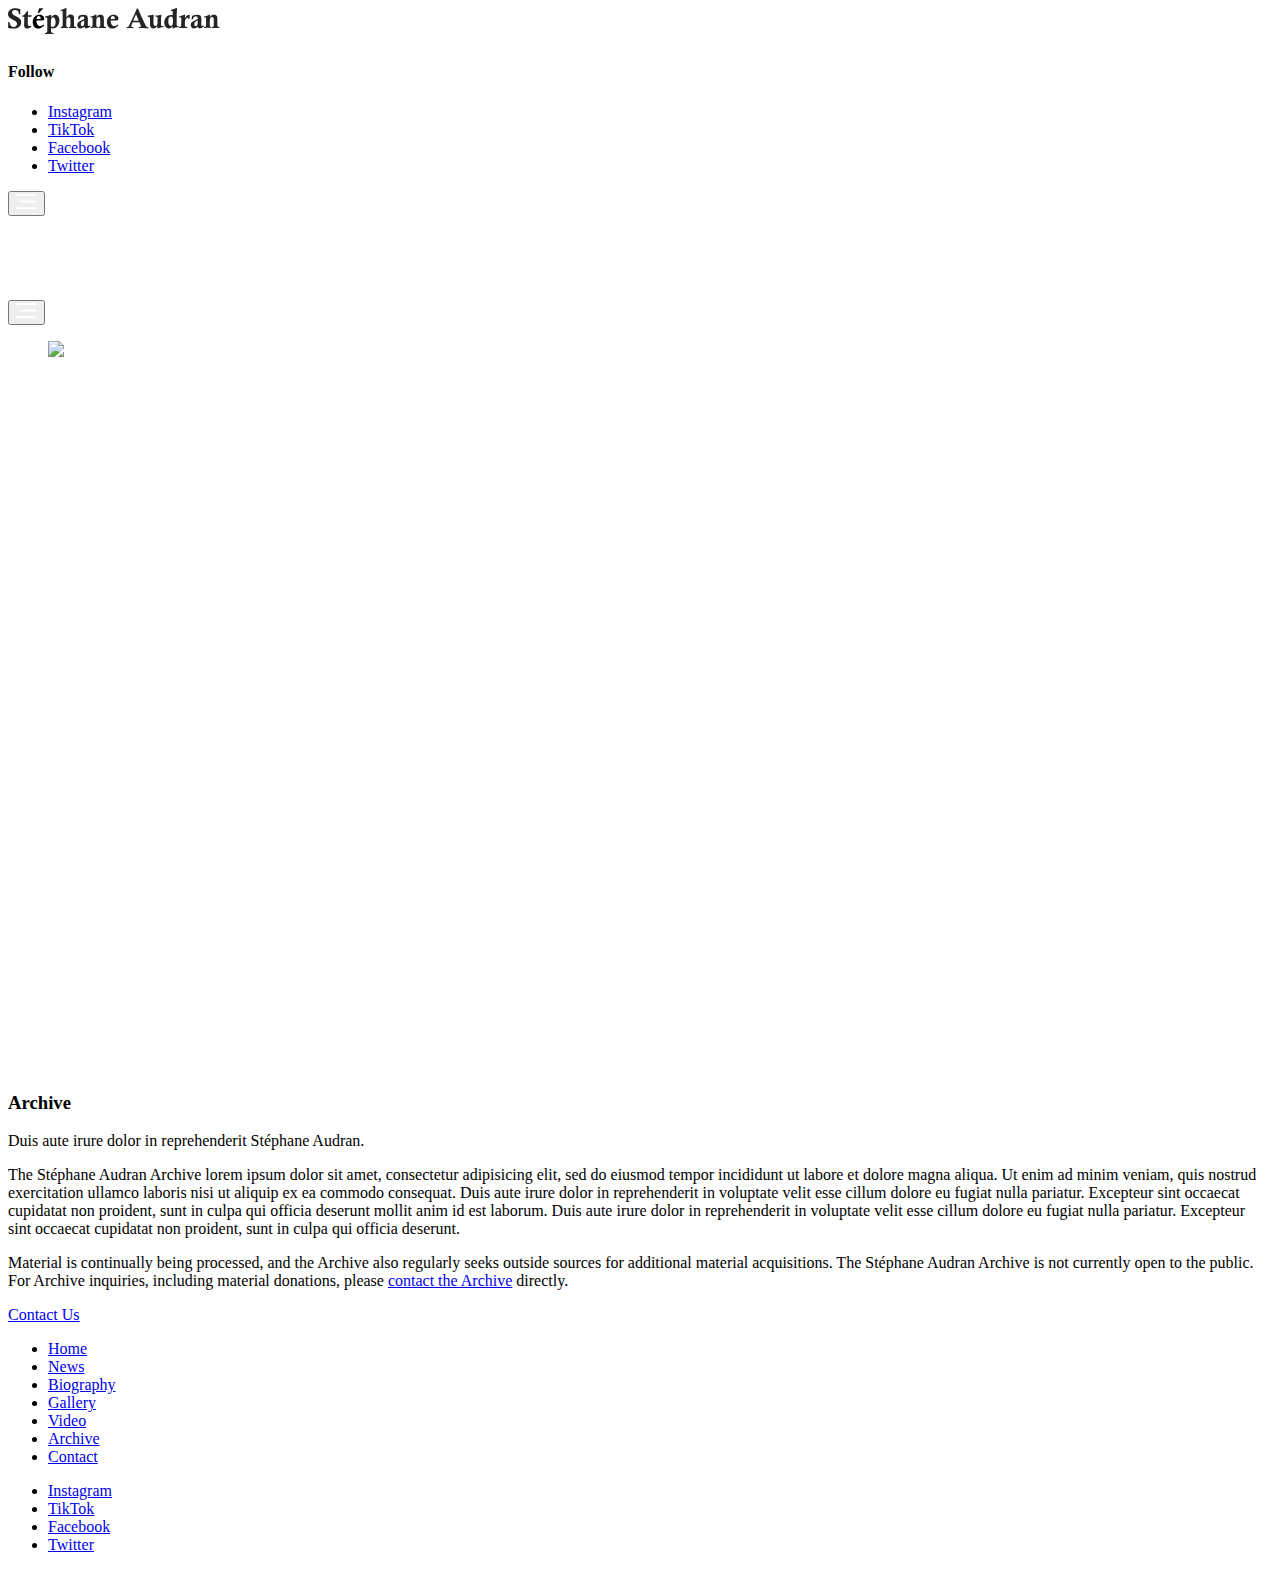
==== archive.html @ 98e1bd8b "Add files via upload" ====
<!DOCTYPE html>
<html class="html-class" id="scroll-up">
<head>
	<title>Stéphane Audran - Archive</title>
	<meta charset="utf-8">
	<meta name="viewport" content="width=device-width, initial-scale=1.0">

	<!-- საიტის აიკონი, სადაც ჩატვირთვის ადგილას შეიძლება გამოჩნდეს ლოგო ან რაიმე ნიშანი. სამი მჭირდება ანდროიდზე რომ გამოჩნდეს? -->
	<!-- <link rel="apple-touch-icon" sizes="180x180" href="img/favicon_180.png">
	<link rel="icon" sizes="32x32" type="image/png" href="img/favicon_32.png">
	<link rel="icon" sizes="16x16" type="image/png" href="img/favicon_16.png"> -->

	
	<link rel="stylesheet" type="text/css" href="css/bootstrap-reboot.css">
	<link rel="stylesheet" type="text/css" href="css/bootstrap-grid.css">
	<link rel="stylesheet" type="text/css" href="css/bootstrap.css">
	<link rel="stylesheet" type="text/css" href="css/all.css">
	<link rel="stylesheet" type="text/css" href="css/fonts.css">
	<!-- <link rel="stylesheet" type="text/css" href="css/swiper-bundle.css"> -->
	<link rel="stylesheet" type="text/css" href="css/swiper-bundle.min.css"> <!-- The latest version -->
	<!-- <link rel="stylesheet" type="text/css" href="css/baguetteBox.min.css"> -->
	<link rel="stylesheet" type="text/css" href="css/fancybox.min.css">

	<link rel="stylesheet" type="text/css" href="css/main.css">
	<link rel="stylesheet" type="text/css" href="css/biography.css">
	<link rel="stylesheet" type="text/css" href="css/style.css">

	<style>
		/**, *::before, *::after {
			-webkit-box-sizing: inherit;
			box-sizing: inherit;
		}*/
  	</style>
</head>
<body>
	<div id="__nuxt">
		<div id="__layout">
			<div class="layout layout-default main breakpoint-desktop scrolling-up not-touch">
				<header id="header">
					<div class="mini-header site-header-inner">
						<a href="index.html" class="active-link logo small">
							<div class="svg-wrapper">
								<svg xmlns="http://www.w3.org/2000/svg" width="212.24" height="30" viewBox="0 0 212.24 30">
									<title>logo-small</title>
									<g d="Layer_2">
										<g id="Layer_1-2">
											<path d="M12.3,6.3H11c-0.3-1.8-0.8-2.9-1.4-3.5S8.1,1.9,7.1,1.9c-0.9,0-1.7,0.2-2.2,0.7C4.3,3.1,4.1,3.7,4.1,4.5
												c0,0.7,0.2,1.3,0.7,1.8c0.5,0.6,1.6,1.3,3.5,2.1c1.8,0.8,3.1,1.7,3.8,2.6c0.7,0.9,1.1,2.1,1.1,3.4c0,1.6-0.6,3.1-1.9,4.3
												c-1.2,1.2-3.2,1.9-6,1.9c-1,0-1.9-0.1-2.8-0.2C1.8,20.3,1,20.1,0,19.8c0.2-1.6,0.2-3.2,0.2-4.8v-0.9h1.3c0.3,1.8,0.8,3,1.3,3.7
												C3.6,18.6,4.5,19,5.7,19c1,0,1.8-0.3,2.3-0.9C8.7,17.5,9,16.8,9,15.9c0-0.6-0.1-1.1-0.4-1.5C8.4,14,8,13.6,7.5,13.2
												c-0.5-0.4-1.4-0.8-2.6-1.4C3,10.9,1.7,10,1,9.1c-0.7-0.8-1-1.8-1-3C0,4.5,0.6,3.1,1.9,2c1.2-1.1,3-1.7,5.4-1.7
												c1.6,0,3.2,0.3,5.1,0.9c-0.1,1.4-0.1,2.4-0.1,3C12.2,4.8,12.3,5.5,12.3,6.3z" fill="#262323"/>
											<path d="M23.6,7.2l0.2,0.2c-0.3,0.5-0.6,1-0.8,1.6c-1-0.1-2-0.2-3.2-0.2l0,1.6l0,1.9l0,1.9c0,1.8,0.1,2.8,0.4,3.3
												c0.3,0.4,0.7,0.7,1.1,0.7c0.4,0,0.9-0.2,1.7-0.5l0.5,1c-1.4,0.8-2.3,1.3-2.8,1.5c-0.6,0.2-1.2,0.3-1.8,0.3c-0.9,0-1.5-0.3-2-0.8
												c-0.5-0.5-0.8-1.3-0.8-2.4l0.1-3.2l0.1-5.3l-1.1,0c-0.1,0-0.4,0-0.9,0v-1c0.9-0.3,1.7-0.8,2.4-1.5c0.7-0.7,1.5-1.8,2.2-3.1h1.2
												C20,4.6,19.9,6,19.9,7.2c0.8,0,1.3,0,1.5,0C21.7,7.2,22.4,7.2,23.6,7.2z" fill="#262323"/>
											<path d="M35.6,16.5l0.7,1c-1.4,1.2-2.8,2.1-4,2.7c-0.5,0.2-1.2,0.4-2,0.4c-1.7,0-3-0.5-3.9-1.5c-1.1-1.3-1.7-3-1.7-5.1
												c0-2.2,0.7-4,2-5.3c1.3-1.4,2.9-2,4.8-2c1.8,0,3,0.5,3.9,1.6c0.5,0.7,0.9,1.8,0.9,3.3c-0.5,0.3-0.9,0.6-1.3,1c-1,0-1.9-0.1-2.9-0.1
												c-1.3,0-2.5,0-3.6,0.1c0,0.2,0,0.4,0,0.5c0,1.3,0.3,2.4,0.9,3.4c0.6,1,1.5,1.5,2.7,1.5c0.6,0,1.1-0.1,1.7-0.3
												C34.2,17.4,34.8,17,35.6,16.5z M28.5,11.1c0.5,0,0.9,0,1.3,0c0.8,0,1.8,0,2.9-0.1c-0.1-1.2-0.2-1.9-0.6-2.3
												c-0.3-0.4-0.8-0.6-1.4-0.6c-0.6,0-1.1,0.2-1.5,0.7S28.6,10,28.5,11.1z M34.9,0.3l0.2,0.4c-1.4,1.3-2.8,2.8-4.2,4.4h-1.2l1.6-4.8
												c0.9,0,1.5,0.1,1.8,0.1C33.5,0.3,34.1,0.3,34.9,0.3z"/>
											<path d="M37.1,9.6V8.6c1.5-0.4,2.6-0.7,3.2-0.9s1.4-0.6,2.2-1L43.2,7c-0.1,0.7-0.2,1.4-0.2,2.2c1.1-1.2,1.8-1.8,2.2-2
												c0.6-0.3,1.2-0.5,1.9-0.5c1.2,0,2.2,0.5,3,1.5s1.3,2.5,1.3,4.4c0,2.3-0.7,4.1-2,5.6c-1.3,1.5-2.9,2.2-4.5,2.2c-0.3,0-0.7,0-1-0.1
												c-0.3-0.1-0.6-0.2-0.9-0.4c0,0.4,0,0.8,0,1c0,2,0.1,3.1,0.2,3.3c0.1,0.2,0.7,0.5,1.8,0.7c0.1,0,0.3,0.1,0.5,0.1v1
												C43.5,26,42.1,26,41.1,26c-1,0-2.4,0-4.1,0.2v-1c1-0.3,1.6-0.5,1.8-0.7c0.2-0.2,0.3-0.5,0.4-0.8c0.1-0.7,0.1-3,0.1-6.9
												c0-4.1,0-6.3-0.1-6.6c-0.1-0.5-0.4-0.7-0.9-0.7C38,9.5,37.6,9.5,37.1,9.6z M42.9,18.1c0.4,0.3,0.7,0.5,1.1,0.6s0.7,0.2,1,0.2
												c0.8,0,1.3-0.3,1.7-0.8c0.6-0.9,0.9-2.2,0.9-4c0-1.7-0.3-3-0.9-3.9c-0.4-0.6-1-0.9-1.6-0.9c-0.5,0-1,0.2-1.4,0.6s-0.7,1.1-0.7,2.1
												C42.9,12.5,42.9,14.5,42.9,18.1z" fill="#262323"/>
											<path d="M52.5,2.9v-1C54,1.5,55,1.3,55.7,1c0.7-0.2,1.4-0.6,2.2-1l0.7,0.4c-0.1,0.9-0.2,2-0.2,3.4
												c-0.1,2-0.1,3.6-0.1,4.6v0.8c1.2-1.2,2-1.9,2.5-2.2c0.5-0.3,1.1-0.4,1.9-0.4c1,0,1.8,0.2,2.3,0.7c0.5,0.5,0.9,1.1,1,1.8
												C66,9.8,66,11.3,66,13.9c0,2.1,0,3.4,0.1,3.9c0,0.4,0.1,0.6,0.3,0.8c0.1,0.2,0.6,0.3,1.2,0.5c0.1,0,0.3,0.1,0.5,0.1v1
												c-1.6-0.1-2.8-0.2-3.7-0.2c-1,0-2.2,0.1-3.6,0.2v-1c0.8-0.2,1.3-0.4,1.4-0.6c0.2-0.2,0.2-0.6,0.2-1.2c0-3.9,0-5.9,0-6.1
												c-0.1-0.7-0.2-1.3-0.5-1.6c-0.3-0.3-0.7-0.5-1.3-0.5c-0.5,0-1,0.2-1.4,0.5c-0.4,0.3-0.7,0.8-0.8,1.4c-0.1,0.4-0.1,1.5-0.1,3.4
												c0,2.1,0,3.2,0.1,3.5c0,0.3,0.1,0.5,0.3,0.7s0.6,0.3,1.3,0.4v1c-1.4-0.1-2.6-0.2-3.4-0.2c-0.6,0-1.9,0.1-4,0.2v-1
												c0.2,0,0.3-0.1,0.4-0.1c0.7-0.2,1.2-0.3,1.3-0.5c0.2-0.2,0.3-0.6,0.3-1.2c0.1-1.3,0.1-3.8,0.1-7.6l0-6c0-0.4-0.1-0.7-0.2-0.8
												S54,2.8,53.7,2.8C53.4,2.8,53,2.8,52.5,2.9z" fill="#262323"/>
											<path d="M71.2,11.5l-1.2-0.1c0.3-1.3,0.4-2.4,0.5-3.5c1.7-0.8,3.4-1.2,5.2-1.2c1.1,0,1.9,0.2,2.5,0.5
												c0.6,0.3,1.1,0.8,1.3,1.4c0.2,0.6,0.4,1.5,0.4,2.7L79.8,16c0,0.9,0.1,1.5,0.2,1.7s0.4,0.4,0.6,0.4c0.3,0,0.7-0.2,1.3-0.5l0.5,0.8
												c-1.2,0.9-2.2,1.5-2.8,1.7c-0.4,0.2-0.8,0.3-1.2,0.3c-0.5,0-1-0.1-1.3-0.4c-0.4-0.3-0.6-0.7-0.8-1.3c-1.1,0.8-1.9,1.2-2.3,1.4
												c-0.4,0.2-1,0.3-1.6,0.3c-0.9,0-1.7-0.3-2.3-1c-0.6-0.6-0.9-1.5-0.9-2.6c0-0.8,0.2-1.4,0.6-2.1c0.3-0.4,0.8-0.9,1.5-1.3l5-2.4
												c0-1.1-0.2-1.8-0.5-2.2S75,8.4,74.4,8.4c-0.7,0-1.2,0.2-1.7,0.6S71.7,10.3,71.2,11.5z M76.3,12.6c-1.5,0.7-2.5,1.3-2.9,1.7
												c-0.4,0.4-0.6,1-0.6,1.8c0,0.7,0.1,1.3,0.4,1.6c0.3,0.3,0.7,0.5,1.1,0.5c0.4,0,0.7-0.1,1-0.4c0.3-0.2,0.6-0.6,0.7-1
												c0.1-0.4,0.2-1.3,0.2-2.7C76.3,13.9,76.3,13.4,76.3,12.6z" fill="#262323"/>
											<path d="M82.5,9.5v-1c1.2-0.3,2.2-0.5,3-0.8s1.6-0.6,2.4-1.1l0.7,0.4c-0.1,0.7-0.2,1.5-0.3,2.3c1-1.2,1.8-1.9,2.3-2.2
												c0.5-0.3,1.1-0.4,1.8-0.4c0.7,0,1.3,0.1,1.8,0.4c0.5,0.3,0.9,0.6,1.1,1c0.2,0.4,0.4,1,0.5,1.6c0,0.4,0.1,1.5,0.1,3.1l0,2.4
												c0,1.6,0,2.5,0.1,2.8c0,0.3,0.1,0.5,0.3,0.6c0.1,0.1,0.5,0.3,1.2,0.4c0.1,0,0.3,0.1,0.5,0.1v1c-1.5-0.1-2.7-0.2-3.6-0.2
												c-0.9,0-2.1,0.1-3.8,0.2v-1c0.7-0.2,1.1-0.3,1.3-0.5c0.2-0.1,0.3-0.4,0.3-0.7c0.1-0.5,0.1-2,0.1-4.6c0-1.8-0.1-2.9-0.2-3.3
												c-0.3-0.6-0.7-0.9-1.4-0.9c-0.5,0-1,0.2-1.4,0.5c-0.4,0.4-0.7,0.8-0.8,1.4c-0.1,0.6-0.2,1.8-0.2,3.8c0,1.7,0,2.8,0.1,3.2
												c0,0.2,0.1,0.4,0.2,0.5c0.1,0.1,0.6,0.3,1.3,0.5v1c-1.4-0.1-2.6-0.2-3.5-0.2c-0.9,0-2.2,0.1-3.9,0.2v-1c1-0.3,1.6-0.5,1.7-0.6
												s0.2-0.4,0.3-0.8c0.1-1,0.1-2.3,0.1-3.8c0-2.4,0-3.7-0.1-4c-0.1-0.4-0.4-0.6-0.8-0.6C83.4,9.4,83,9.5,82.5,9.5z" fill="#262323"/>
											<path d="M109.8,16.5l0.7,1c-1.4,1.2-2.8,2.1-4,2.7c-0.5,0.2-1.2,0.4-2,0.4c-1.7,0-3-0.5-3.9-1.5
												c-1.1-1.3-1.7-3-1.7-5.1c0-2.2,0.7-4,2-5.3c1.3-1.4,2.9-2,4.8-2c1.8,0,3,0.5,3.9,1.6c0.5,0.7,0.9,1.8,0.9,3.3
												c-0.5,0.3-0.9,0.6-1.3,1c-1,0-1.9-0.1-2.9-0.1c-1.3,0-2.5,0-3.6,0.1c0,0.2,0,0.4,0,0.5c0,1.3,0.3,2.4,0.9,3.4
												c0.6,1,1.5,1.5,2.7,1.5c0.6,0,1.1-0.1,1.7-0.3C108.4,17.4,109,17,109.8,16.5z M102.7,11.1c0.5,0,0.9,0,1.3,0c0.8,0,1.8,0,2.9-0.1
												c-0.1-1.2-0.2-1.9-0.6-2.3c-0.3-0.4-0.8-0.6-1.4-0.6c-0.6,0-1.1,0.2-1.5,0.7S102.8,10,102.7,11.1z" fill="#262323"/>
											<path d="M130.7,20.2v-1c1.1-0.2,1.8-0.4,1.9-0.5c0.2-0.1,0.3-0.3,0.3-0.5c0-0.1,0-0.3-0.1-0.4
												c-0.1-0.4-0.6-1.5-1.4-3.5c-1.3,0-2.4,0-3.2,0c-0.7,0-1.9,0-3.5,0c-1,2.4-1.5,3.7-1.5,4c0,0.2,0.1,0.4,0.2,0.5
												c0.1,0.1,0.8,0.3,2,0.5v1c-1.2-0.1-2.3-0.2-3.3-0.2c-1.1,0-2.3,0.1-3.5,0.2v-1c0.8-0.2,1.4-0.4,1.7-0.6c0.2-0.1,0.4-0.4,0.6-0.7
												c0.4-0.6,1.4-2.8,3.2-6.7c1.1-2.5,2.7-6.1,4.8-10.9h1.1c0.9,2.2,2.6,6.2,5.3,12.1c1.5,3.3,2.4,5.1,2.7,5.6c0.2,0.3,0.4,0.5,0.6,0.7
												c0.2,0.1,0.8,0.3,1.9,0.6v1c-1.6-0.1-3.1-0.2-4.5-0.2C134.4,20.1,132.7,20.1,130.7,20.2z M128,6.2l-2.8,6.5l2.7,0
												c0.7,0,1.6,0,2.8,0L128,6.2z" fill="#262323"/>
											<path d="M155.4,18.1v1c-1.3,0.2-2.4,0.4-3.2,0.6c-0.8,0.2-1.6,0.5-2.3,0.8l-0.6-0.4c0.1-0.6,0.2-1.3,0.2-2
												c-1.2,1.1-2,1.7-2.4,2c-0.5,0.2-1,0.4-1.6,0.4c-0.7,0-1.3-0.1-1.8-0.4c-0.5-0.3-0.9-0.6-1.1-1c-0.2-0.4-0.4-0.9-0.5-1.5
												c0-0.4-0.1-1.4-0.1-3.1l0-2.7c0-1.5-0.1-2.4-0.3-2.6s-0.8-0.4-1.9-0.5V7.6c2.1-0.2,3.9-0.5,5.4-0.9l0.6,0.4c-0.1,0.5-0.1,1.1-0.2,2
												c-0.1,1.6-0.1,3-0.1,4.3c0,1.9,0.1,3.1,0.4,3.7s0.7,0.8,1.4,0.8c0.6,0,1-0.2,1.4-0.5c0.4-0.3,0.6-0.9,0.8-1.6
												c0.1-0.4,0.1-1.9,0.1-4.3c0-1.4-0.1-2.2-0.3-2.4c-0.2-0.2-0.8-0.4-1.9-0.5V7.6c1.6-0.2,2.7-0.3,3.4-0.4c0.7-0.1,1.4-0.3,2-0.5
												l0.6,0.4c-0.1,0.8-0.2,1.6-0.3,2.3c-0.1,1.2-0.1,3.1-0.1,5.5c0,1.6,0,2.5,0.1,2.7c0.1,0.3,0.4,0.4,0.9,0.4h0.2
												C154.6,18.1,155,18.1,155.4,18.1z" fill="#262323"/>
											<path d="M162.9,2.9v-1c2.1-0.4,3.9-1.1,5.5-1.9l0.7,0.5c-0.1,1.2-0.2,2.5-0.3,4c-0.1,1.5-0.1,3.2-0.1,5.1
												c0,3.3,0,5.7,0,7.1c0,0.6,0.1,1,0.2,1.2c0.2,0.2,0.4,0.2,0.8,0.2c0.1,0,0.4,0,1,0v1c-1.1,0.2-2.1,0.3-2.9,0.5
												c-0.8,0.2-1.7,0.5-2.6,0.9l-0.7-0.3c0.1-0.6,0.2-1.2,0.2-1.8c-1,0.9-1.9,1.5-2.6,1.8c-0.5,0.2-1,0.3-1.6,0.3c-1.1,0-2-0.5-2.7-1.4
												c-1-1.2-1.5-2.7-1.5-4.6c0-0.9,0.1-1.8,0.4-2.7c0.3-0.9,0.7-1.7,1.3-2.4c0.6-0.7,1.3-1.3,2.3-1.8c0.9-0.5,1.9-0.7,2.9-0.7
												c0.2,0,0.5,0,0.7,0.1c0.3,0,0.6,0.1,0.9,0.2c0-1,0-1.7,0-2.1c0-1-0.1-1.6-0.2-1.8s-0.4-0.3-0.8-0.3C163.7,2.8,163.3,2.9,162.9,2.9z
												 M165,13c0-1.9-0.1-3.1-0.4-3.6c-0.3-0.7-0.9-1-1.7-1c-0.7,0-1.2,0.4-1.8,1.1c-0.5,0.7-0.8,1.9-0.8,3.7c0,1.7,0.3,3,0.9,3.8
												c0.4,0.6,1,0.9,1.6,0.9c0.8,0,1.3-0.4,1.7-1.2C164.8,16,165,14.8,165,13z" fill="#262323"/>
											<path d="M171.1,9.5v-1c2.3-0.5,4.1-1.1,5.4-1.9l0.7,0.4c-0.2,1-0.2,2-0.3,3.2c0.9-1.5,1.6-2.4,2.1-2.7
												c0.4-0.3,1-0.5,1.6-0.5c0.4,0,0.9,0.1,1.4,0.3c-0.3,1.1-0.5,2.3-0.7,3.6h-0.9c0-0.4-0.2-0.6-0.4-0.8c-0.2-0.2-0.4-0.3-0.7-0.3
												c-0.4,0-0.8,0.2-1.1,0.6c-0.5,0.6-0.9,1.3-1.1,2.1c-0.1,0.4-0.2,1.2-0.2,2.2c0,1.9,0,2.9,0.1,3.2c0,0.3,0.1,0.5,0.3,0.6
												c0.2,0.1,0.7,0.3,1.5,0.5c0.1,0,0.3,0.1,0.5,0.1v1c-1.7-0.1-3.1-0.2-4.2-0.2c-1.2,0-2.5,0.1-4,0.2v-1c1.1-0.2,1.7-0.5,1.9-0.8
												c0.2-0.4,0.3-2.3,0.3-5.7c0-1.8-0.1-2.8-0.2-3c-0.1-0.2-0.4-0.4-0.7-0.4C172.1,9.4,171.6,9.5,171.1,9.5z" fill="#262323"/>
											<path d="M184.7,11.5l-1.2-0.1c0.3-1.3,0.4-2.4,0.5-3.5c1.7-0.8,3.4-1.2,5.2-1.2c1.1,0,1.9,0.2,2.5,0.5
												c0.6,0.3,1.1,0.8,1.3,1.4c0.2,0.6,0.4,1.5,0.4,2.7l-0.1,4.7c0,0.9,0.1,1.5,0.2,1.7s0.4,0.4,0.6,0.4c0.3,0,0.7-0.2,1.3-0.5l0.5,0.8
												c-1.2,0.9-2.2,1.5-2.8,1.7c-0.4,0.2-0.8,0.3-1.2,0.3c-0.5,0-1-0.1-1.3-0.4c-0.4-0.3-0.6-0.7-0.8-1.3c-1.1,0.8-1.9,1.2-2.3,1.4
												c-0.4,0.2-1,0.3-1.6,0.3c-0.9,0-1.7-0.3-2.3-1c-0.6-0.6-0.9-1.5-0.9-2.6c0-0.8,0.2-1.4,0.6-2.1c0.3-0.4,0.8-0.9,1.5-1.3l5-2.4
												c0-1.1-0.2-1.8-0.5-2.2s-0.8-0.6-1.5-0.6c-0.7,0-1.2,0.2-1.7,0.6S185.2,10.3,184.7,11.5z M189.8,12.6c-1.5,0.7-2.5,1.3-2.9,1.7
												c-0.4,0.4-0.6,1-0.6,1.8c0,0.7,0.1,1.3,0.4,1.6c0.3,0.3,0.7,0.5,1.1,0.5c0.4,0,0.7-0.1,1-0.4c0.3-0.2,0.6-0.6,0.7-1
												c0.1-0.4,0.2-1.3,0.2-2.7C189.9,13.9,189.9,13.4,189.8,12.6z" fill="#262323"/>
											<path d="M196,9.5v-1c1.2-0.3,2.2-0.5,3-0.8s1.6-0.6,2.4-1.1l0.7,0.4c-0.1,0.7-0.2,1.5-0.3,2.3c1-1.2,1.8-1.9,2.3-2.2
												c0.5-0.3,1.1-0.4,1.8-0.4c0.7,0,1.3,0.1,1.8,0.4c0.5,0.3,0.9,0.6,1.1,1c0.2,0.4,0.4,1,0.5,1.6c0,0.4,0.1,1.5,0.1,3.1l0,2.4
												c0,1.6,0,2.5,0.1,2.8c0,0.3,0.1,0.5,0.3,0.6c0.1,0.1,0.5,0.3,1.2,0.4c0.1,0,0.3,0.1,0.5,0.1v1c-1.5-0.1-2.7-0.2-3.6-0.2
												c-0.9,0-2.1,0.1-3.8,0.2v-1c0.7-0.2,1.1-0.3,1.3-0.5c0.2-0.1,0.3-0.4,0.3-0.7c0.1-0.5,0.1-2,0.1-4.6c0-1.8-0.1-2.9-0.2-3.3
												c-0.3-0.6-0.7-0.9-1.4-0.9c-0.5,0-1,0.2-1.4,0.5c-0.4,0.4-0.7,0.8-0.8,1.4c-0.1,0.6-0.2,1.8-0.2,3.8c0,1.7,0,2.8,0.1,3.2
												c0,0.2,0.1,0.4,0.2,0.5c0.1,0.1,0.6,0.3,1.3,0.5v1c-1.4-0.1-2.6-0.2-3.5-0.2c-0.9,0-2.2,0.1-3.9,0.2v-1c1-0.3,1.6-0.5,1.7-0.6
												s0.2-0.4,0.3-0.8c0.1-1,0.1-2.3,0.1-3.8c0-2.4,0-3.7-0.1-4c-0.1-0.4-0.4-0.6-0.8-0.6C196.9,9.4,196.5,9.5,196,9.5z" fill="#262323"/>
										</g>
									</g>
								</svg>
							</div>
						</a>
						<div class="current-year-hidden" id="current-year"></div>
						<div class="menu-follow menu-follow is-inline">
							<h4 class="heading">Follow</h4>
							<ul class="menu has-line wp-menu name-social-menu has-loaded">
								<li class="menu-item wp-menu-item menu-item">
									<a target="_blank" href="javascript:void(0)" class="menu-link link-external tracking-top-socail-menu">Instagram</a>
								</li>
								<li class="menu-item wp-menu-item menu-item">
									<a target="_blank" href="javascript:void(0)" class="menu-link link-external tracking-top-socail-menu">TikTok</a>
								</li>
								<li class="menu-item wp-menu-item menu-item">
									<a target="_blank" href="javascript:void(0)" class="menu-link link-external tracking-top-socail-menu">Facebook</a>
								</li>
								<li class="menu-item wp-menu-item menu-item">
									<a target="_blank" href="javascript:void(0)" class="menu-link link-external tracking-top-socail-menu">Twitter</a>
								</li>
							</ul>
						</div>
						<button class="hamburger hamburger1">
							<div class="svg-wrapper">
								<svg xmlns="http://www.w3.org/2000/svg" width="21" height="16" viewBox="0 0 21 16">
									<title>hamburger</title>
									<rect class="top" width="20.0" height="2" fill="#fff"></rect>
									<rect class="bottom" y="13.26" width="20.01" height="2" fill="#fff"></rect>
									<rect class="middle" x="4.74" y="6.63" width="15.27" height="2" fill="#fff"></rect>
								</svg>
							</div>
						</button>
					</div>
					<div class="primary-header site-header-inner">
						<a href="index.html" class="logo active-link link-prefetched">
							<div class="svg-wrapper">
								<svg xmlns="http://www.w3.org/2000/svg" width="168.54" height="80" viewBox="0 0 168.54 80">
									<title>logo-full</title>
									<g id="Layer_2">
										<g id="Layer_1-2">
											<path d="M18.8,9.6h-2.1c-0.5-2.7-1.2-4.5-2.1-5.4c-0.9-0.9-2.2-1.4-3.8-1.4C9.4,2.8,8.2,3.2,7.4,4
												C6.6,4.7,6.2,5.7,6.2,6.8c0,1,0.4,2,1.1,2.8c0.7,0.9,2.5,1.9,5.3,3.2c2.8,1.3,4.7,2.6,5.8,4c1.1,1.4,1.7,3.2,1.7,5.2
												c0,2.5-0.9,4.7-2.8,6.6c-1.9,1.9-5,2.8-9.2,2.8c-1.5,0-2.9-0.1-4.3-0.3c-1-0.2-2.3-0.5-3.8-1c0.2-2.5,0.4-4.9,0.4-7.3v-1.4h2.1
												c0.5,2.8,1.2,4.6,2,5.6c1,1.3,2.5,1.9,4.4,1.9c1.5,0,2.7-0.4,3.6-1.3c0.9-0.9,1.3-2,1.3-3.4c0-0.9-0.2-1.6-0.6-2.3
												c-0.4-0.7-0.9-1.3-1.7-1.8c-0.7-0.5-2.1-1.3-4-2.2c-3-1.4-4.9-2.7-6-4C0.5,12.6,0,11.1,0,9.4C0,6.8,1,4.7,2.9,3
												c1.9-1.7,4.6-2.5,8.2-2.5c2.4,0,5,0.5,7.7,1.4c-0.1,2.2-0.1,3.7-0.1,4.6C18.7,7.4,18.7,8.4,18.8,9.6z" fill="#fff"/>
											<path d="M36.1,11l0.3,0.3c-0.4,0.8-0.8,1.6-1.2,2.4c-1.5-0.2-3.1-0.3-4.8-0.3l-0.1,2.5l-0.1,2.9l-0.1,2.9
												c0,2.7,0.2,4.3,0.7,5c0.4,0.7,1,1,1.7,1c0.5,0,1.4-0.3,2.6-0.8l0.8,1.5c-2.1,1.3-3.5,2-4.2,2.3c-0.9,0.3-1.8,0.5-2.7,0.5
												c-1.3,0-2.3-0.4-3.1-1.2c-0.8-0.8-1.2-2-1.2-3.6l0.1-4.8l0.2-8l-1.7,0c-0.2,0-0.6,0-1.3,0v-1.6c1.3-0.5,2.6-1.3,3.7-2.3
												c1.1-1.1,2.3-2.7,3.4-4.8h1.8C30.6,7,30.3,9.1,30.3,11c1.2,0,2,0,2.2,0C33,11,34.2,11,36.1,11z" fill="#fff"/>
											<path d="M54.3,25.1l1.1,1.6c-2.2,1.9-4.2,3.2-6.1,4c-0.8,0.4-1.8,0.5-3.1,0.5c-2.6,0-4.6-0.8-6-2.3
												c-1.7-1.9-2.6-4.5-2.6-7.7c0-3.3,1-6.1,3-8.1c2-2.1,4.4-3.1,7.4-3.1c2.7,0,4.6,0.8,5.9,2.4c0.8,1.1,1.3,2.7,1.4,5
												c-0.7,0.5-1.3,1-2,1.6c-1.5-0.1-3-0.1-4.5-0.1c-2,0-3.8,0-5.5,0.1c0,0.3,0,0.6,0,0.8c0,2,0.4,3.7,1.4,5.2c0.9,1.5,2.3,2.2,4.1,2.2
												c0.9,0,1.7-0.1,2.5-0.4C52.1,26.5,53.1,26,54.3,25.1z M43.5,16.9c0.8,0,1.4,0,1.9,0c1.2,0,2.7-0.1,4.4-0.2c-0.1-1.8-0.4-3-0.9-3.6
												c-0.5-0.6-1.2-0.9-2.1-0.9c-0.9,0-1.6,0.4-2.2,1.1C44,14,43.6,15.2,43.5,16.9z M53.2,0.4L53.5,1c-2.1,2.1-4.2,4.3-6.3,6.7h-1.8
												l2.5-7.3c1.4,0.1,2.3,0.1,2.8,0.1C51.1,0.5,52,0.5,53.2,0.4z" fill="#fff"/>
											<path d="M56.6,14.6v-1.4c2.3-0.6,3.9-1,4.9-1.4c1-0.3,2.1-0.9,3.4-1.6l1,0.5c-0.2,1.1-0.3,2.2-0.3,3.3
												c1.7-1.8,2.8-2.8,3.3-3.1c0.9-0.5,1.9-0.7,2.9-0.7c1.8,0,3.3,0.8,4.6,2.3c1.3,1.5,1.9,3.8,1.9,6.7c0,3.5-1,6.3-3.1,8.5
												c-2,2.2-4.3,3.3-6.9,3.3c-0.5,0-1-0.1-1.6-0.2c-0.5-0.1-1-0.3-1.4-0.5c0,0.7,0,1.2,0,1.6c0,3.1,0.1,4.8,0.3,5.1
												c0.2,0.3,1.1,0.7,2.8,1.1c0.2,0,0.4,0.1,0.7,0.2v1.5c-2.8-0.2-4.9-0.2-6.5-0.2c-1.6,0-3.6,0.1-6.2,0.2v-1.5c1.6-0.4,2.5-0.7,2.8-1
												c0.3-0.3,0.5-0.7,0.5-1.2c0.1-1.1,0.1-4.6,0.1-10.5c0-6.2,0-9.6-0.1-10.1c-0.2-0.7-0.6-1.1-1.4-1.1C58,14.4,57.4,14.5,56.6,14.6z
												 M65.4,27.6c0.6,0.4,1.1,0.8,1.6,1c0.5,0.2,1,0.3,1.5,0.3c1.2,0,2-0.4,2.6-1.2c0.9-1.3,1.4-3.4,1.4-6.1c0-2.6-0.5-4.6-1.4-5.9
												c-0.6-0.9-1.5-1.4-2.4-1.4c-0.8,0-1.5,0.3-2.2,1c-0.6,0.7-1,1.7-1.1,3.2C65.4,19.1,65.4,22.1,65.4,27.6z" fill="#fff"/>
											<path d="M80.1,4.4V2.9c2.2-0.5,3.9-1,4.9-1.3c1-0.4,2.2-0.9,3.4-1.5l1,0.7C89.2,2,89.1,3.7,89,5.9
												c-0.1,3.1-0.2,5.4-0.2,7.1v1.3c1.8-1.8,3-2.9,3.8-3.3c0.8-0.4,1.7-0.6,2.9-0.6c1.5,0,2.7,0.4,3.5,1.1c0.8,0.7,1.3,1.6,1.5,2.8
												c0.1,0.8,0.2,3.1,0.2,7.1c0,3.2,0,5.2,0.1,6c0,0.6,0.2,1,0.4,1.2c0.2,0.2,0.8,0.5,1.9,0.8c0.2,0,0.5,0.1,0.8,0.2v1.5
												c-2.4-0.2-4.3-0.2-5.7-0.2c-1.5,0-3.3,0.1-5.5,0.2v-1.5c1.2-0.3,2-0.6,2.2-0.9c0.2-0.3,0.3-0.9,0.3-1.8c0-6,0-9.1,0-9.3
												c-0.1-1.1-0.4-1.9-0.8-2.4c-0.5-0.5-1.1-0.7-1.9-0.7c-0.8,0-1.5,0.3-2.1,0.8c-0.6,0.5-1.1,1.2-1.3,2.1c-0.1,0.6-0.2,2.3-0.2,5.2
												c0,3.1,0,4.9,0.1,5.3c0.1,0.4,0.2,0.8,0.5,1c0.3,0.3,0.9,0.5,1.9,0.7v1.5c-2.2-0.2-3.9-0.2-5.2-0.2c-0.9,0-2.9,0.1-6.1,0.2v-1.5
												c0.2-0.1,0.4-0.1,0.5-0.1c1.1-0.3,1.8-0.5,2-0.7c0.3-0.3,0.4-1,0.5-1.9c0.1-2,0.2-5.9,0.2-11.6l-0.1-9.1c0-0.6-0.1-1-0.3-1.3
												c-0.2-0.3-0.5-0.4-0.9-0.4C81.4,4.2,80.8,4.3,80.1,4.4z" fill="#fff"/>
											<path d="M108.5,17.6l-1.9-0.2c0.4-2,0.7-3.7,0.8-5.3c2.5-1.2,5.2-1.8,8-1.8c1.6,0,2.9,0.3,3.9,0.8
												c1,0.5,1.6,1.2,2,2.1c0.4,0.9,0.5,2.3,0.5,4.2l-0.1,7.1c0,1.4,0.1,2.2,0.3,2.6c0.2,0.4,0.5,0.5,0.9,0.5c0.4,0,1.1-0.2,2-0.7
												l0.8,1.2c-1.9,1.3-3.3,2.2-4.2,2.6c-0.7,0.3-1.3,0.4-1.9,0.4c-0.8,0-1.5-0.2-2.1-0.7c-0.6-0.4-1-1.1-1.2-1.9
												c-1.7,1.2-2.9,1.9-3.5,2.2c-0.7,0.3-1.5,0.4-2.4,0.4c-1.4,0-2.6-0.5-3.5-1.5c-0.9-1-1.4-2.3-1.4-3.9c0-1.1,0.3-2.2,0.9-3.2
												c0.4-0.7,1.2-1.3,2.3-2l7.6-3.6c0-1.7-0.3-2.8-0.8-3.4c-0.5-0.6-1.2-0.9-2.2-0.9c-1,0-1.9,0.3-2.6,1
												C110.1,14.4,109.3,15.7,108.5,17.6z M116.4,19.3c-2.3,1.1-3.8,2-4.4,2.6c-0.6,0.7-0.9,1.6-0.9,2.7c0,1.1,0.2,2,0.7,2.5
												c0.4,0.5,1,0.8,1.7,0.8c0.5,0,1.1-0.2,1.6-0.5c0.5-0.4,0.9-0.9,1-1.5c0.2-0.7,0.3-2.1,0.3-4.2C116.4,21.2,116.4,20.4,116.4,19.3z" fill="#fff"
												/>
											<path d="M125.9,14.6V13c1.8-0.4,3.4-0.8,4.6-1.2s2.4-1,3.6-1.7l1.1,0.6c-0.2,1.1-0.3,2.2-0.4,3.5
												c1.6-1.8,2.7-2.9,3.5-3.3c0.8-0.5,1.7-0.7,2.8-0.7c1,0,2,0.2,2.7,0.6c0.8,0.4,1.3,0.9,1.7,1.5c0.4,0.6,0.6,1.5,0.7,2.5
												c0.1,0.7,0.1,2.2,0.1,4.7l0,3.7c0,2.4,0,3.8,0.1,4.2c0.1,0.4,0.2,0.7,0.4,0.9c0.2,0.2,0.8,0.4,1.9,0.6c0.2,0,0.4,0.1,0.8,0.2v1.5
												c-2.3-0.2-4.1-0.2-5.4-0.2c-1.3,0-3.2,0.1-5.7,0.2v-1.5c1.1-0.3,1.7-0.5,2-0.7c0.2-0.2,0.4-0.6,0.4-1.1c0.1-0.7,0.1-3,0.1-6.9
												c0-2.8-0.1-4.5-0.4-5c-0.4-0.9-1.1-1.4-2.2-1.4c-0.8,0-1.5,0.3-2.1,0.8c-0.6,0.6-1.1,1.3-1.2,2.1c-0.2,0.9-0.3,2.8-0.3,5.7
												c0,2.6,0.1,4.3,0.2,4.9c0.1,0.4,0.2,0.6,0.4,0.8c0.2,0.2,0.9,0.4,2,0.7v1.5c-2.1-0.2-3.9-0.2-5.3-0.2c-1.3,0-3.3,0.1-5.9,0.2v-1.5
												c1.5-0.4,2.4-0.7,2.6-0.9c0.2-0.2,0.3-0.6,0.4-1.3c0.1-1.5,0.2-3.5,0.2-5.9c0-3.7,0-5.7-0.1-6.1c-0.2-0.6-0.6-0.9-1.3-0.9
												C127.2,14.4,126.6,14.4,125.9,14.6z" fill="#fff"/>
											<path d="M167.5,25.1l1.1,1.6c-2.2,1.9-4.2,3.2-6.1,4c-0.8,0.4-1.8,0.5-3.1,0.5c-2.6,0-4.6-0.8-6-2.3
												c-1.7-1.9-2.6-4.5-2.6-7.7c0-3.3,1-6.1,3-8.1c2-2.1,4.4-3.1,7.4-3.1c2.7,0,4.6,0.8,5.9,2.4c0.8,1.1,1.3,2.7,1.4,5
												c-0.7,0.5-1.3,1-2,1.6c-1.5-0.1-3-0.1-4.5-0.1c-2,0-3.8,0-5.5,0.1c0,0.3,0,0.6,0,0.8c0,2,0.4,3.7,1.4,5.2c0.9,1.5,2.3,2.2,4.1,2.2
												c0.9,0,1.7-0.1,2.5-0.4C165.3,26.5,166.3,26,167.5,25.1z M156.6,16.9c0.8,0,1.4,0,1.9,0c1.2,0,2.7-0.1,4.4-0.2
												c-0.1-1.8-0.4-3-0.9-3.6c-0.5-0.6-1.2-0.9-2.1-0.9c-0.9,0-1.6,0.4-2.2,1.1C157.1,14,156.8,15.2,156.6,16.9z" fill="#fff"/>
										</g>
										<g>
											<path d="M18.7,73v-1.6c1.7-0.3,2.7-0.6,2.9-0.8c0.3-0.2,0.4-0.5,0.4-0.8c0-0.2,0-0.4-0.1-0.7
												c-0.2-0.6-0.9-2.4-2.2-5.3c-2,0-3.6-0.1-4.9-0.1c-1.1,0-2.9,0-5.4,0.1C7.8,67.6,7,69.6,7,70c0,0.3,0.1,0.6,0.3,0.7
												c0.2,0.2,1.2,0.4,3,0.7V73c-1.8-0.2-3.4-0.2-5.1-0.2c-1.7,0-3.5,0.1-5.3,0.2v-1.6c1.3-0.3,2.1-0.6,2.6-0.9c0.3-0.2,0.6-0.6,0.9-1
												c0.5-0.9,2.2-4.3,4.9-10.2c1.7-3.8,4.2-9.3,7.4-16.7h1.7c1.3,3.3,4,9.4,8.1,18.4c2.3,5,3.6,7.8,4.1,8.5c0.3,0.5,0.6,0.8,0.9,1
												c0.3,0.2,1.3,0.5,2.9,0.9V73c-2.5-0.2-4.8-0.2-6.9-0.2C24.4,72.8,21.8,72.9,18.7,73z M14.6,51.7l-4.3,9.9l4.2,0c1,0,2.4,0,4.3,0
												L14.6,51.7z" fill="#fff"/>
											<path d="M56.4,69.8v1.6c-2,0.3-3.6,0.6-4.8,0.9c-1.2,0.3-2.4,0.7-3.6,1.2l-1-0.6c0.2-1,0.3-2,0.4-3
												c-1.8,1.6-3,2.6-3.7,3c-0.7,0.4-1.5,0.5-2.4,0.5c-1.1,0-2-0.2-2.7-0.6c-0.8-0.4-1.3-0.9-1.7-1.5c-0.4-0.6-0.6-1.4-0.7-2.3
												C36,68.3,36,66.7,36,64.2l0-4.2c0-2.3-0.2-3.6-0.5-4c-0.3-0.4-1.3-0.6-2.9-0.8v-1.4c3.2-0.2,5.9-0.7,8.2-1.4l1,0.6
												c-0.1,0.7-0.2,1.7-0.3,3.1c-0.1,2.5-0.2,4.7-0.2,6.5c0,2.9,0.2,4.8,0.6,5.6c0.4,0.8,1.1,1.3,2.2,1.3c0.8,0,1.6-0.3,2.2-0.8
												c0.6-0.5,1-1.3,1.2-2.4c0.1-0.7,0.2-2.9,0.2-6.6c0-2.2-0.1-3.4-0.4-3.7c-0.3-0.3-1.2-0.6-2.9-0.7v-1.4c2.4-0.2,4.2-0.5,5.2-0.6
												c1-0.2,2.1-0.4,3.1-0.7l1,0.6c-0.2,1.3-0.3,2.4-0.4,3.6c-0.1,1.9-0.2,4.7-0.2,8.4c0,2.5,0.1,3.9,0.2,4.2c0.2,0.4,0.6,0.7,1.3,0.7
												h0.2C55.2,69.8,55.7,69.8,56.4,69.8z" fill="#fff"/>
											<path d="M67.8,46.7v-1.5c3.2-0.7,6-1.7,8.3-3l1,0.7c-0.2,1.8-0.3,3.8-0.4,6.1c-0.1,2.3-0.1,4.9-0.1,7.7
												c0,5.1,0,8.7,0,10.8c0,1,0.1,1.6,0.4,1.8c0.2,0.2,0.7,0.4,1.3,0.4c0.1,0,0.7,0,1.6,0v1.5c-1.7,0.2-3.2,0.5-4.4,0.8
												c-1.2,0.3-2.5,0.8-4,1.3l-1-0.5c0.2-0.9,0.3-1.8,0.4-2.7c-1.6,1.3-2.9,2.2-4,2.7c-0.7,0.4-1.5,0.5-2.4,0.5c-1.6,0-3-0.7-4.2-2.1
												c-1.5-1.8-2.2-4.2-2.2-7.1c0-1.4,0.2-2.8,0.6-4.2c0.4-1.4,1-2.6,1.9-3.7c0.9-1.1,2-2,3.5-2.7c1.4-0.7,2.9-1.1,4.4-1.1
												c0.3,0,0.7,0,1.1,0.1c0.4,0.1,0.9,0.2,1.4,0.3c0-1.5,0.1-2.6,0.1-3.3c0-1.5-0.1-2.4-0.3-2.7c-0.2-0.3-0.6-0.5-1.2-0.5
												C69.1,46.5,68.5,46.5,67.8,46.7z M71,62c0-2.9-0.2-4.7-0.6-5.5c-0.5-1.1-1.4-1.6-2.6-1.6c-1,0-1.9,0.5-2.7,1.6
												c-0.8,1.1-1.2,2.9-1.2,5.6c0,2.6,0.5,4.5,1.4,5.8c0.6,0.9,1.5,1.3,2.5,1.3c1.2,0,2.1-0.6,2.6-1.8C70.8,66.6,71,64.8,71,62z" fill="#fff"/>
											<path d="M80.3,56.7v-1.5c3.5-0.8,6.2-1.7,8.3-2.9l1,0.6c-0.2,1.5-0.4,3.1-0.4,4.8c1.4-2.2,2.5-3.6,3.2-4.1
												c0.7-0.5,1.5-0.8,2.4-0.8c0.6,0,1.3,0.2,2.1,0.5c-0.4,1.7-0.8,3.6-1,5.4h-1.4c-0.1-0.6-0.3-1-0.5-1.2c-0.3-0.3-0.6-0.4-1-0.4
												c-0.6,0-1.2,0.3-1.7,0.9c-0.8,0.9-1.4,2-1.7,3.3c-0.2,0.7-0.3,1.8-0.3,3.4c0,2.8,0,4.5,0.1,4.9c0.1,0.4,0.2,0.8,0.5,1
												c0.3,0.2,1,0.5,2.3,0.8c0.2,0,0.5,0.1,0.8,0.2V73c-2.7-0.2-4.8-0.2-6.4-0.2c-1.8,0-3.8,0.1-6,0.2v-1.5c1.7-0.3,2.6-0.7,2.9-1.2
												c0.3-0.6,0.5-3.5,0.5-8.6c0-2.7-0.1-4.3-0.3-4.6c-0.2-0.4-0.6-0.6-1.1-0.6C81.8,56.6,81.2,56.6,80.3,56.7z" fill="#fff"/>
											<path d="M101.1,59.8l-1.9-0.2c0.4-2,0.7-3.7,0.8-5.3c2.5-1.2,5.2-1.8,8-1.8c1.6,0,2.9,0.3,3.9,0.8
												c1,0.5,1.6,1.2,2,2.1c0.4,0.9,0.5,2.3,0.5,4.2l-0.1,7.1c0,1.4,0.1,2.2,0.3,2.6s0.5,0.5,0.9,0.5c0.4,0,1.1-0.2,2-0.7l0.8,1.2
												c-1.9,1.3-3.3,2.2-4.2,2.6c-0.7,0.3-1.3,0.4-1.9,0.4c-0.8,0-1.5-0.2-2.1-0.7c-0.6-0.4-1-1.1-1.2-1.9c-1.7,1.2-2.9,1.9-3.5,2.2
												c-0.7,0.3-1.5,0.4-2.4,0.4c-1.4,0-2.6-0.5-3.5-1.5c-0.9-1-1.4-2.3-1.4-3.9c0-1.1,0.3-2.2,0.9-3.2c0.4-0.7,1.2-1.3,2.3-2l7.6-3.6
												c0-1.7-0.3-2.8-0.8-3.4c-0.5-0.6-1.2-0.9-2.2-0.9c-1,0-1.9,0.3-2.6,1C102.6,56.6,101.9,57.9,101.1,59.8z M108.9,61.5
												c-2.3,1.1-3.8,2-4.4,2.6c-0.6,0.7-0.9,1.6-0.9,2.7c0,1.1,0.2,2,0.7,2.5c0.4,0.5,1,0.8,1.7,0.8c0.5,0,1.1-0.2,1.6-0.5
												c0.5-0.4,0.9-0.9,1-1.5c0.2-0.7,0.3-2.1,0.3-4.2C109,63.4,109,62.6,108.9,61.5z" fill="#fff"/>
											<path d="M118.4,56.8v-1.5c1.8-0.4,3.4-0.8,4.6-1.2c1.2-0.4,2.4-1,3.6-1.7l1.1,0.6c-0.2,1.1-0.3,2.2-0.4,3.5
												c1.6-1.8,2.7-2.9,3.5-3.3c0.8-0.5,1.7-0.7,2.8-0.7c1,0,2,0.2,2.7,0.6c0.8,0.4,1.3,0.9,1.7,1.5c0.4,0.6,0.6,1.5,0.7,2.5
												c0.1,0.7,0.1,2.2,0.1,4.7l0,3.7c0,2.4,0,3.8,0.1,4.2c0.1,0.4,0.2,0.7,0.4,0.9c0.2,0.2,0.8,0.4,1.9,0.6c0.2,0,0.4,0.1,0.8,0.2V73
												c-2.3-0.2-4.1-0.2-5.4-0.2c-1.3,0-3.2,0.1-5.7,0.2v-1.5c1.1-0.3,1.7-0.5,2-0.7c0.2-0.2,0.4-0.6,0.4-1.1c0.1-0.7,0.1-3,0.1-6.9
												c0-2.8-0.1-4.5-0.4-5c-0.4-0.9-1.1-1.4-2.2-1.4c-0.8,0-1.5,0.3-2.2,0.8c-0.6,0.6-1.1,1.3-1.2,2.1c-0.2,0.9-0.3,2.8-0.3,5.7
												c0,2.6,0.1,4.3,0.2,4.9c0.1,0.4,0.2,0.6,0.4,0.8c0.2,0.2,0.9,0.4,2,0.7V73c-2.1-0.2-3.9-0.2-5.3-0.2c-1.3,0-3.3,0.1-5.9,0.2v-1.5
												c1.5-0.4,2.4-0.7,2.6-0.9c0.2-0.2,0.3-0.6,0.4-1.3c0.1-1.5,0.2-3.5,0.2-5.9c0-3.7,0-5.7-0.1-6.1c-0.2-0.6-0.6-0.9-1.3-0.9
												C119.8,56.6,119.2,56.6,118.4,56.8z" fill="#fff"/>
										</g>
									</g>
								</svg>
							</div>
						</a>
						<button class="hamburger hamburger2">
							<div class="svg-wrapper">
								<svg xmlns="http://www.w3.org/2000/svg" width="21" height="16" viewBox="0 0 21 16">
									<title>hamburger</title>
									<rect class="top" width="20.0" height="2" fill="#fff"></rect>
									<rect class="bottom" y="13.26" width="20.01" height="2" fill="#fff"></rect>
									<rect class="middle" x="4.74" y="6.63" width="15.27" height="2" fill="#fff"></rect>
								</svg>
							</div>
						</button>
					</div>
				</header>
				<main class="page foundation page-archive" id="main">
					<div class="hero-image">
						<div class="background"></div>
						<figure class="image wp-image mode-intrinsic-ratio has-loaded is-orientation-landscape object-fit-cover parallax-image">
							<div class="sizer" style="padding-bottom: 60.1686%;">
								<img src="img/Bio-Hero-e1550792591517_copy.webp" class="media media-image">
								<div class="background-color"></div>
							</div>
						</figure>
						<div class="description">
							<h3 class="title">Archive</h3>
							<span class="excerpt">
								<p>Duis aute irure dolor in reprehenderit Stéphane Audran.</p>
							</span>
						</div>
					</div>
					<div class="foundation-content">
						<div class="inner">
							<div class="wp-content wp-content-rendered entry body-copy">
								<p>The Stéphane Audran Archive lorem ipsum dolor sit amet, consectetur adipisicing elit, sed do eiusmod tempor incididunt ut labore et dolore magna aliqua. Ut enim ad minim veniam, quis nostrud exercitation ullamco laboris nisi ut aliquip ex ea commodo consequat. Duis aute irure dolor in reprehenderit in voluptate velit esse cillum dolore eu fugiat nulla pariatur. Excepteur sint occaecat cupidatat non proident, sunt in culpa qui officia deserunt mollit anim id est laborum. Duis aute irure dolor in reprehenderit in voluptate velit esse cillum dolore eu fugiat nulla pariatur. Excepteur sint occaecat cupidatat non proident, sunt in culpa qui officia deserunt.</p>
								<p>Material is continually being processed, and the Archive also regularly seeks outside sources for additional material acquisitions. The Stéphane Audran Archive is not currently open to the public. For Archive inquiries, including material donations, please <a href="mailto:archive@houseofaudran.com">contact the Archive</a> directly.
								</p>
							</div>
							<div class="actions">
								<a href="mailto:archive@houseofaudran.com" target="_blank" class="action learn-more learn-more-action">Contact Us</a>
							</div>
						</div>
					</div>
				</main>
				<div class="site-menu click-blocker">
					<div class="scroll-wrap scroll-wrap1">
						<ul class="main-menu wp-menu name-main-menu has-loaded">
							<li class="menu-item wp-menu-item menu-item is-realtive">
								<a href="index.html" class="menu-link link-internal tracking-">Home</a>
							</li>
							<li class="menu-item wp-menu-item menu-item is-realtive">
								<a href="news.html" class="menu-link link-internal tracking- link-prefetched">News</a>
							</li>
							<li class="menu-item wp-menu-item menu-item is-realtive">
								<a href="biography.html" class="menu-link link-internal tracking- link-prefetched">Biography</a>
							</li>
							<li class="menu-item wp-menu-item menu-item">
								<a href="gallery.html" class="menu-link link-external tracking-">Gallery</a>
							</li>
							<!-- <li class="menu-item wp-menu-item menu-item is-realtive">
								<a href="javascript:void(0)" class="menu-link link-internal tracking-">Movies</a>
							</li> -->
							<li class="menu-item wp-menu-item menu-item is-realtive">
								<a href="video.html" class="menu-link link-internal tracking-">Video</a>
							</li>
							<li class="menu-item wp-menu-item menu-item is-realtive">
								<a href="archive.html" class="menu-link link-internal tracking-">Archive</a>
							</li>
							<li class="menu-item wp-menu-item menu-item is-realtive">
								<a href="contact.html" class="menu-link link-internal tracking-">Contact</a>
							</li>
						</ul>
						<!-- <div class="newsletter">
							<form id="mc-embedded-subscribe-form" action="https://elizabethtaylor.us3.list-manage.com/subscribe/post?u=9ad6f4dc7364a0b2d9facdc39&id=27800bf30f" method="post" name="mc-embedded-subscribe-form" target="_blank" novalidate class="validate">
								<span class="label">Stay in Touch</span>
								<input id="mce-EMAIL" type="email" name="EMAIL" placeholder="Your Email Address" class="required email">
								<div aria-hidden="true" style="position: absolute; left: -5000px">
									<input name="b_9ad6f4dc7364a0b2d9facdc39_27800bf30f" tabindex="-1">
								</div>
								<button type="submit" name="subscribe" class="button">
									<span>Subscribe</span>
									<div class="arrow svg-wrapper">
										<svg xmlns="http://www.w3.org/2000/svg" width="29.18" height="15.67" viewBox="0 0 29.18 15.67">
											<title>arrow-submit</title>
											<g id="Layer_2" data-name="Layer 2">
												<g id="Design">
													<polygon points="19.95 14.29 25.42 8.82 0 8.82 0 6.86 25.42 6.86 19.95 1.39 21.34 0 29.18 7.84 21.34 15.67 19.95 14.29" fill="#fff"></polygon>
												</g>
											</g>
										</svg>
									</div>
								</button>
							</form>
						</div> -->
						<ul class="social-menu wp-menu name-social-menu has-loaded">
							<li class="menu-item wp-menu-item menu-item">
								<a href="javascript:void(0)" class="menu-link link-external tracking-">Instagram</a>
							</li>
							<li class="menu-item wp-menu-item menu-item">
								<a href="javascript:void(0)" class="menu-link link-external tracking-">TikTok</a>
							</li><li class="menu-item wp-menu-item menu-item">
								<a href="javascript:void(0)" class="menu-link link-external tracking-">Facebook</a>
							</li>
							<li class="menu-item wp-menu-item menu-item">
								<a href="javascript:void(0)" class="menu-link link-external tracking-">Twitter</a>
							</li>
						</ul>
					</div>
				</div>
			</div>
		</div>
	</div>
	





	<script type="text/javascript" src="js/jQuery v3.6.0.min.js"></script>
	<!-- <script type="text/javascript" src="js/popper.min.js"></script> -->
	<!-- თუ მინდა, რომ იმუშაოს toggler-მა bootstrap 5-ში, bootstrap.min.js უნდა გავთიშო -->
	<!-- <script type="text/javascript" src="js/bootstrap.min.js"></script> -->
	<script type="text/javascript" src="js/bootstrap.bundle.js"></script>
	<!-- <script type="text/javascript" src="js/swiper-bundle.js"></script> -->
	<script type="text/javascript" src="js/swiper-bundle.min.js"></script> <!-- The latest version -->
	<script type="text/javascript" src="js/gsap.min.js"></script>
	<script type="text/javascript" src="js/ScrollToPlugin.min.js"></script>
	<script type="text/javascript" src="js/ScrollMagic.min.js"></script>
	<script type="text/javascript" src="js/animation.gsap.min.js"></script>
	<!-- <script type="text/javascript" src="js/baguetteBox.js"></script> -->
	<!-- <script type="text/javascript" src="js/fancybox.esm.js"></script> -->
	<script type="text/javascript" src="js/fancybox.umd.js"></script>
	<!-- <script src="https://cdn.jsdelivr.net/npm/@fancyapps/ui@5.0/dist/fancybox/fancybox.umd.js"></script> -->

	<!-- <script type="text/javascript" src="js/script.js"></script> -->
	<script type="text/javascript" src="js/archive.js"></script>



</body>
</html>
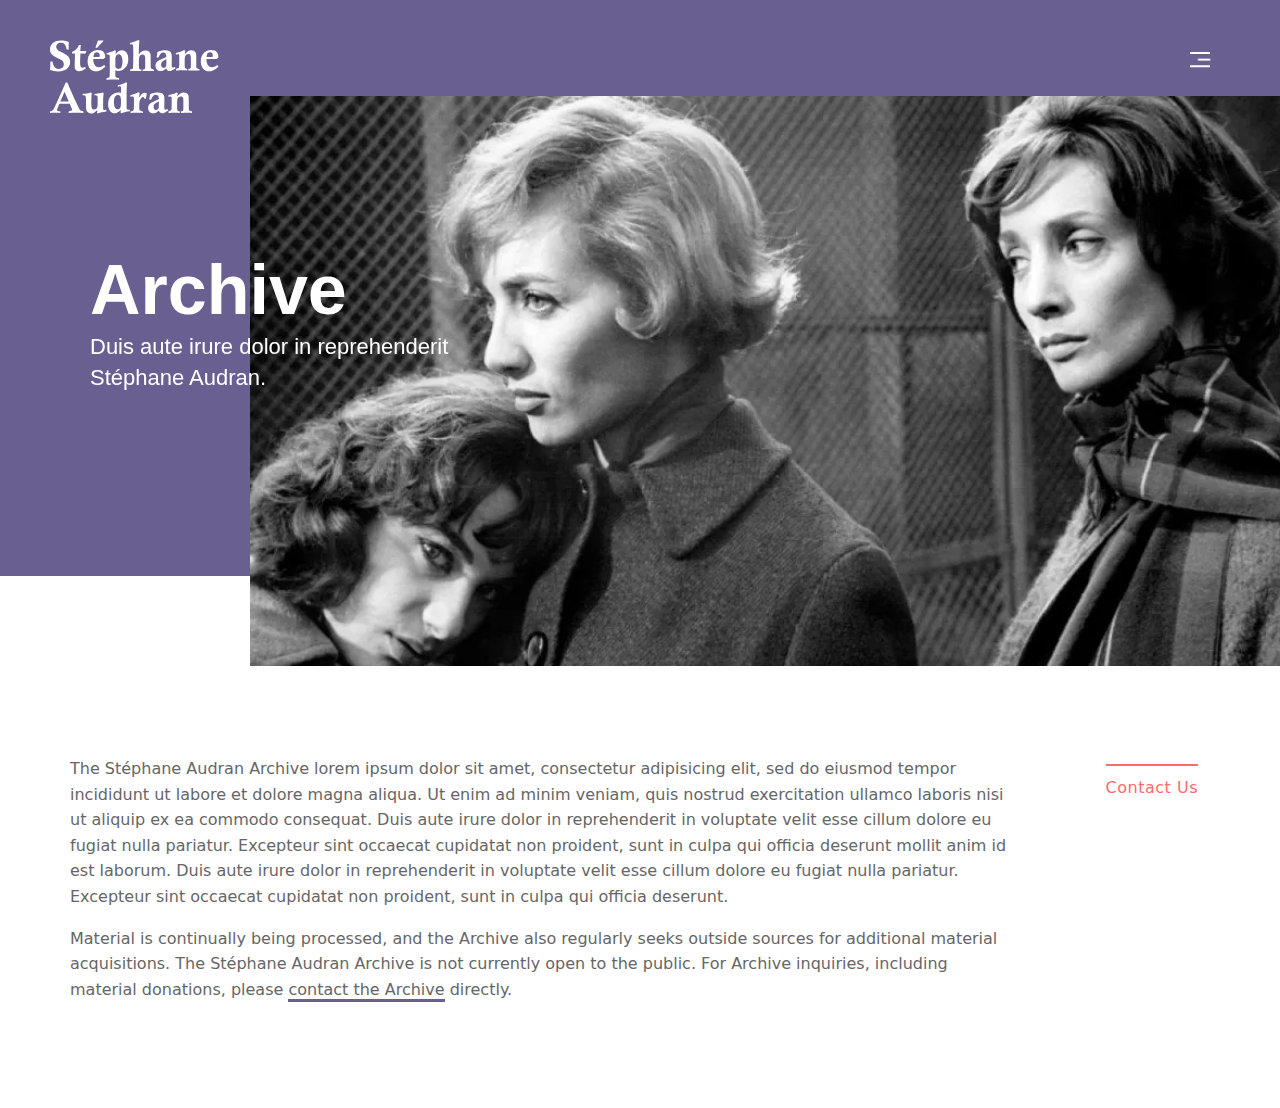
==== commit a9ee040f: "update html files" ====
--- a/archive.html
+++ b/archive.html
@@ -6,9 +6,9 @@
 	<meta name="viewport" content="width=device-width, initial-scale=1.0">
 
 	<!-- საიტის აიკონი, სადაც ჩატვირთვის ადგილას შეიძლება გამოჩნდეს ლოგო ან რაიმე ნიშანი. სამი მჭირდება ანდროიდზე რომ გამოჩნდეს? -->
-	<!-- <link rel="apple-touch-icon" sizes="180x180" href="img/favicon_180.png">
+	<link rel="apple-touch-icon" sizes="180x180" href="img/favicon_180.png">
 	<link rel="icon" sizes="32x32" type="image/png" href="img/favicon_32.png">
-	<link rel="icon" sizes="16x16" type="image/png" href="img/favicon_16.png"> -->
+	<link rel="icon" sizes="16x16" type="image/png" href="img/favicon_16.png">
 
 	
 	<link rel="stylesheet" type="text/css" href="css/bootstrap-reboot.css">
